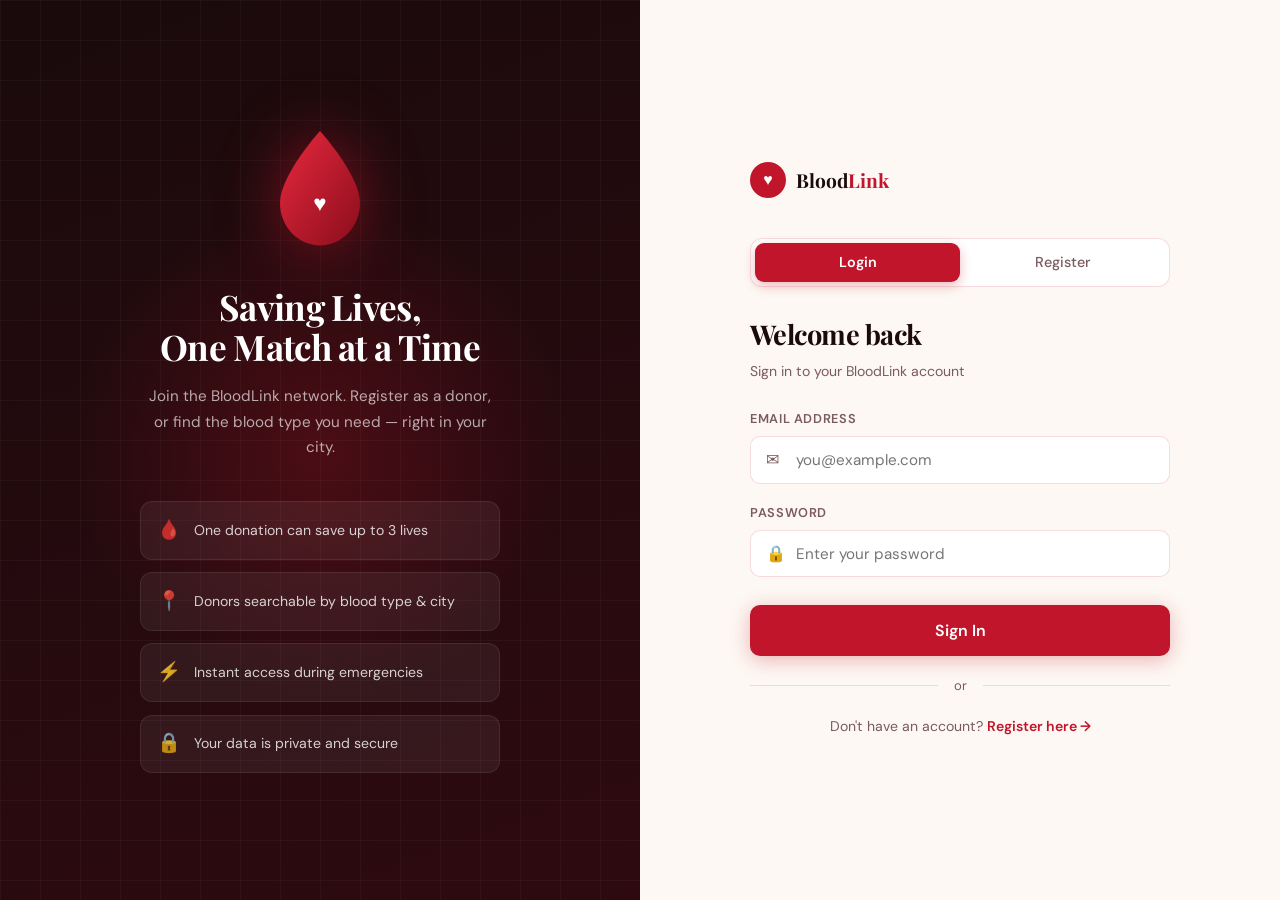
==== src/main/webapp/auth.html @ d8c2a19d "Initial commit" ====
<!DOCTYPE html>
<html lang="en">
<head>
  <meta charset="UTF-8">
  <meta name="viewport" content="width=device-width, initial-scale=1.0">
  <title>BloodLink — Sign In / Register</title>
  <link rel="stylesheet" href="style.css">
  <link rel="stylesheet" href="form.css">
</head>
<body>

  <div class="auth-page">

    <!-- ─── LEFT PANEL ─────────────────────────────── -->
    <div class="auth-panel">
      <div class="auth-panel-grid"></div>
      <div class="auth-panel-content">
        <svg class="auth-drop" viewBox="0 0 120 150" xmlns="http://www.w3.org/2000/svg">
          <defs>
            <linearGradient id="panelDropGrad" x1="0%" y1="0%" x2="100%" y2="100%">
              <stop offset="0%" style="stop-color:#E8293E"/>
              <stop offset="100%" style="stop-color:#8B0D1C"/>
            </linearGradient>
          </defs>
          <path d="M60 5 C60 5, 10 60, 10 95 C10 125, 33 148, 60 148 C87 148, 110 125, 110 95 C110 60, 60 5, 60 5Z"
            fill="url(#panelDropGrad)"/>
          <text x="60" y="105" text-anchor="middle"
            font-family="'Playfair Display', serif" font-size="28" font-weight="700"
            fill="white">♥</text>
        </svg>

        <h2>Saving Lives,<br>One Match at a Time</h2>
        <p>
          Join the BloodLink network. Register as a donor, or find the blood type
          you need — right in your city.
        </p>

        <div class="auth-facts">
          <div class="auth-fact">
            <span class="auth-fact-icon">🩸</span>
            One donation can save up to 3 lives
          </div>
          <div class="auth-fact">
            <span class="auth-fact-icon">📍</span>
            Donors searchable by blood type & city
          </div>
          <div class="auth-fact">
            <span class="auth-fact-icon">⚡</span>
            Instant access during emergencies
          </div>
          <div class="auth-fact">
            <span class="auth-fact-icon">🔒</span>
            Your data is private and secure
          </div>
        </div>
      </div>
    </div>

    <!-- ─── RIGHT FORM SIDE ────────────────────────── -->
    <div class="auth-form-side">
      <div class="auth-form-container">

        <a href="index.html" class="auth-logo">
          <div class="auth-logo-icon">♥</div>
          <span class="auth-logo-text">Blood<span>Link</span></span>
        </a>

        <!-- Tab Toggle -->
        <div class="auth-tabs">
          <button class="auth-tab active" id="tab-login" onclick="switchTab('login')">Login</button>
          <button class="auth-tab" id="tab-register" onclick="switchTab('register')">Register</button>
        </div>

        <!-- ── LOGIN FORM ──────────────────────────── -->
        <form class="auth-form active" id="form-login" onsubmit="handleLogin(event)">
          <h3>Welcome back</h3>
          <p class="sub">Sign in to your BloodLink account</p>

          <div class="form-field">
            <label>Email Address</label>
            <div class="input-wrap">
              <span class="input-icon">✉</span>
              <input type="email" id="login-email" placeholder="you@example.com" autocomplete="email">
            </div>
            <span class="field-error" id="login-email-err">Please enter a valid email.</span>
          </div>

          <div class="form-field">
            <label>Password</label>
            <div class="input-wrap">
              <span class="input-icon">🔒</span>
              <input type="password" id="login-pass" placeholder="Enter your password" autocomplete="current-password">
            </div>
            <span class="field-error" id="login-pass-err">Password must be at least 6 characters.</span>
          </div>

          <button type="submit" class="btn-auth" id="login-btn">Sign In</button>

          <div class="form-divider">or</div>

          <p style="text-align:center; font-size:0.88rem; color:var(--text-muted);">
            Don't have an account?
            <a href="#" onclick="switchTab('register')" style="color:var(--red); font-weight:600; text-decoration:none;">Register here →</a>
          </p>
        </form>

        <!-- ── REGISTER FORM ───────────────────────── -->
        <form class="auth-form" id="form-register" onsubmit="handleRegister(event)">
          <h3>Create Account</h3>
          <p class="sub">Join BloodLink as a donor or user</p>

          <!-- Users Table: name, email, password -->
          <div class="form-field">
            <label>Full Name</label>
            <div class="input-wrap">
              <span class="input-icon">👤</span>
              <input type="text" id="reg-name" placeholder="Your full name" autocomplete="name">
            </div>
            <span class="field-error" id="reg-name-err">Name is required.</span>
          </div>

          <div class="form-field">
            <label>Email Address</label>
            <div class="input-wrap">
              <span class="input-icon">✉</span>
              <input type="email" id="reg-email" placeholder="you@example.com" autocomplete="email">
            </div>
            <span class="field-error" id="reg-email-err">Please enter a valid email.</span>
          </div>

          <div class="form-field">
            <label>Password</label>
            <div class="input-wrap">
              <span class="input-icon">🔒</span>
              <input type="password" id="reg-pass" placeholder="Min. 6 characters" autocomplete="new-password">
            </div>
            <span class="field-error" id="reg-pass-err">Password must be at least 6 characters.</span>
          </div>

          <div class="form-field">
            <label>Confirm Password</label>
            <div class="input-wrap">
              <span class="input-icon">🔒</span>
              <input type="password" id="reg-pass2" placeholder="Repeat password" autocomplete="new-password">
            </div>
            <span class="field-error" id="reg-pass2-err">Passwords do not match.</span>
          </div>

          <!-- Donor Table: blood_group, city, contact (optional toggle) -->
          <div class="donor-toggle-wrap">
            <input type="checkbox" class="toggle-input" id="donor-check">
            <label for="donor-check" class="donor-toggle">
              <div class="toggle-switch"></div>
              <div>
                <div class="toggle-label">🩸 Register as Blood Donor</div>
                <div class="toggle-desc">Add your blood type & location to help others find you</div>
              </div>
            </label>

            <!-- Donor extra fields (blood_group, city, contact) -->
            <div class="donor-extra-fields" id="donor-fields">
              <div class="form-row">
                <div class="form-field">
                  <label>Blood Group</label>
                  <div class="input-wrap">
                    <span class="input-icon">🩸</span>
                    <select id="donor-blood" style="padding-left:2.8rem;">
                      <option value="">Select type</option>
                      <option>A+</option>
                      <option>A-</option>
                      <option>B+</option>
                      <option>B-</option>
                      <option>AB+</option>
                      <option>AB-</option>
                      <option>O+</option>
                      <option>O-</option>
                    </select>
                  </div>
                  <span class="field-error" id="donor-blood-err">Please select blood group.</span>
                </div>

                <div class="form-field">
                  <label>City</label>
                  <div class="input-wrap">
                    <span class="input-icon">📍</span>
                    <input type="text" id="donor-city" placeholder="Your city">
                  </div>
                  <span class="field-error" id="donor-city-err">City is required.</span>
                </div>
              </div>

              <div class="form-field">
                <label>Contact Number</label>
                <div class="input-wrap">
                  <span class="input-icon">📞</span>
                  <input type="tel" id="donor-contact" placeholder="+91 00000 00000">
                </div>
                <span class="field-error" id="donor-contact-err">Please enter a contact number.</span>
              </div>
            </div>
          </div>

          <button type="submit" class="btn-auth" id="reg-btn">Create Account</button>

          <p style="text-align:center; font-size:0.88rem; color:var(--text-muted);">
            Already registered?
            <a href="#" onclick="switchTab('login')" style="color:var(--red); font-weight:600; text-decoration:none;">Sign in →</a>
          </p>
        </form>

        <!-- ── SUCCESS STATE ───────────────────────── -->
        <div class="auth-success" id="auth-success">
          <div class="success-icon">✅</div>
          <h3 id="success-title">You're in!</h3>
          <p id="success-msg">Welcome to BloodLink. You can now find or connect with blood donors.</p>
          <a href="search.html" class="btn-auth" style="display:inline-block; text-align:center; text-decoration:none; margin-top:0.5rem;">
            Search Donors →
          </a>
        </div>

      </div>
    </div>
  </div>

  <!-- Toast -->
  <div class="toast" id="toast"></div>

  <script>
    // ─── TAB SWITCH ─────────────────────────────────
    function switchTab(tab) {
      const isLogin = tab === 'login';
      document.getElementById('tab-login').classList.toggle('active', isLogin);
      document.getElementById('tab-register').classList.toggle('active', !isLogin);
      document.getElementById('form-login').classList.toggle('active', isLogin);
      document.getElementById('form-register').classList.toggle('active', !isLogin);
      document.getElementById('auth-success').classList.remove('show');
    }

    // ─── DONOR TOGGLE ───────────────────────────────
    const donorCheck = document.getElementById('donor-check');
    donorCheck.addEventListener('change', () => {
      document.getElementById('donor-fields').classList.toggle('show', donorCheck.checked);
    });

    // ─── VALIDATION HELPERS ──────────────────────────
    function showErr(id, msg) {
      const el = document.getElementById(id);
      el.textContent = msg;
      el.classList.add('show');
      el.previousElementSibling?.querySelector('input, select')?.classList.add('error');
    }

    function clearErr(id) {
      const el = document.getElementById(id);
      el.classList.remove('show');
    }

    function val(id) { return document.getElementById(id).value.trim(); }

    // ─── LOGIN ──────────────────────────────────────
    function handleLogin(e) {
      e.preventDefault();
      let valid = true;

      clearErr('login-email-err'); clearErr('login-pass-err');

      const email = val('login-email');
      const pass  = val('login-pass');

      if (!email || !email.includes('@')) { showErr('login-email-err', 'Enter a valid email.'); valid = false; }
      if (pass.length < 6)                { showErr('login-pass-err', 'Password must be ≥ 6 chars.'); valid = false; }

      if (!valid) return;

      // Simulate login (frontend demo — no backend)
      const users = JSON.parse(localStorage.getItem('bl_users') || '[]');
      const found = users.find(u => u.email === email && u.password === pass);

      if (!found) {
        showToast('Invalid email or password.', 'error');
        return;
      }

      localStorage.setItem('bl_current_user', JSON.stringify(found));
      showSuccess(`Welcome back, ${found.name}!`, 'You are now signed in to BloodLink.');
    }

    // ─── REGISTER ───────────────────────────────────
    function handleRegister(e) {
      e.preventDefault();
      let valid = true;

      ['reg-name-err','reg-email-err','reg-pass-err','reg-pass2-err',
       'donor-blood-err','donor-city-err','donor-contact-err'].forEach(clearErr);

      const name  = val('reg-name');
      const email = val('reg-email');
      const pass  = val('reg-pass');
      const pass2 = val('reg-pass2');
      const isDonor = donorCheck.checked;

      if (!name)                       { showErr('reg-name-err', 'Name is required.');              valid = false; }
      if (!email || !email.includes('@')){ showErr('reg-email-err', 'Enter a valid email.');         valid = false; }
      if (pass.length < 6)             { showErr('reg-pass-err', 'Password must be ≥ 6 chars.');    valid = false; }
      if (pass !== pass2)              { showErr('reg-pass2-err', 'Passwords do not match.');        valid = false; }

      let bloodGroup = '', city = '', contact = '';
      if (isDonor) {
        bloodGroup = val('donor-blood');
        city       = val('donor-city');
        contact    = val('donor-contact');
        if (!bloodGroup) { showErr('donor-blood-err', 'Select a blood group.'); valid = false; }
        if (!city)       { showErr('donor-city-err', 'City is required.');      valid = false; }
        if (!contact)    { showErr('donor-contact-err', 'Contact is required.');valid = false; }
      }

      if (!valid) return;

      // Persist to localStorage (simulates Users + Donors tables)
      const users  = JSON.parse(localStorage.getItem('bl_users')  || '[]');
      const donors = JSON.parse(localStorage.getItem('bl_donors') || '[]');

      if (users.find(u => u.email === email)) {
        showErr('reg-email-err', 'Email already registered.');
        return;
      }

      const userId = Date.now();
      const newUser = { user_id: userId, name, email, password: pass };
      users.push(newUser);
      localStorage.setItem('bl_users', JSON.stringify(users));

      if (isDonor) {
        const donorId = userId + 1;
        donors.push({ donor_id: donorId, user_id: userId, blood_group: bloodGroup, city, contact, name });
        localStorage.setItem('bl_donors', JSON.stringify(donors));
      }

      localStorage.setItem('bl_current_user', JSON.stringify(newUser));
      showSuccess('Account Created!', isDonor
        ? `You are now registered as a ${bloodGroup} donor in ${city}.`
        : 'Welcome to BloodLink. You can now search for donors.');
    }

    // ─── SUCCESS STATE ──────────────────────────────
    function showSuccess(title, msg) {
      document.getElementById('form-login').classList.remove('active');
      document.getElementById('form-register').classList.remove('active');
      document.getElementById('success-title').textContent = title;
      document.getElementById('success-msg').textContent = msg;
      document.getElementById('auth-success').classList.add('show');
    }

    // ─── TOAST ──────────────────────────────────────
    function showToast(msg, type = 'success') {
      const t = document.getElementById('toast');
      t.textContent = msg;
      t.className = `toast ${type} show`;
      setTimeout(() => t.classList.remove('show'), 3500);
    }

    // ─── URL PARAM: open register tab ───────────────
    if (new URLSearchParams(location.search).get('tab') === 'register') {
      switchTab('register');
    }
  </script>
</body>
</html>
---- src/main/webapp/style.css ----
@import url('https://fonts.googleapis.com/css2?family=Playfair+Display:wght@700;900&family=DM+Sans:wght@300;400;500;600&display=swap');

:root {
  --red: #C0152A;
  --red-dark: #8B0D1C;
  --red-light: #E8293E;
  --cream: #FDF8F3;
  --warm-gray: #F2EDE8;
  --dark: #1A0A0C;
  --mid: #3D1A20;
  --text: #2C1215;
  --text-muted: #7A5A5E;
  --white: #FFFFFF;
  --border: rgba(192, 21, 42, 0.15);
  --shadow: 0 8px 40px rgba(192, 21, 42, 0.12);
  --shadow-lg: 0 20px 80px rgba(192, 21, 42, 0.2);
}

*, *::before, *::after {
  box-sizing: border-box;
  margin: 0;
  padding: 0;
}

html {
  scroll-behavior: smooth;
}

body {
  font-family: 'DM Sans', sans-serif;
  background-color: var(--cream);
  color: var(--text);
  line-height: 1.6;
  overflow-x: hidden;
}

/* ─── NAV ─────────────────────────────────────────── */
nav {
  position: fixed;
  top: 0; left: 0; right: 0;
  z-index: 100;
  display: flex;
  align-items: center;
  justify-content: space-between;
  padding: 1.2rem 6%;
  background: rgba(253, 248, 243, 0.92);
  backdrop-filter: blur(16px);
  border-bottom: 1px solid var(--border);
  transition: box-shadow 0.3s;
}

nav.scrolled {
  box-shadow: var(--shadow);
}

.nav-logo {
  display: flex;
  align-items: center;
  gap: 0.6rem;
  text-decoration: none;
}

.nav-logo-icon {
  width: 38px;
  height: 38px;
  background: var(--red);
  border-radius: 50%;
  display: flex;
  align-items: center;
  justify-content: center;
  font-size: 1.1rem;
  color: white;
  flex-shrink: 0;
}

.nav-logo-text {
  font-family: 'Playfair Display', serif;
  font-size: 1.3rem;
  font-weight: 700;
  color: var(--dark);
  letter-spacing: -0.02em;
}

.nav-logo-text span {
  color: var(--red);
}

.nav-links {
  display: flex;
  align-items: center;
  gap: 2rem;
  list-style: none;
}

.nav-links a {
  text-decoration: none;
  color: var(--text-muted);
  font-weight: 500;
  font-size: 0.95rem;
  transition: color 0.2s;
  letter-spacing: 0.01em;
}

.nav-links a:hover, .nav-links a.active {
  color: var(--red);
}

.nav-cta {
  background: var(--red) !important;
  color: white !important;
  padding: 0.55rem 1.4rem;
  border-radius: 50px;
  font-weight: 600 !important;
  transition: background 0.2s, transform 0.2s !important;
}

.nav-cta:hover {
  background: var(--red-dark) !important;
  transform: translateY(-1px);
}

/* ─── BUTTONS ─────────────────────────────────────── */
.btn {
  display: inline-flex;
  align-items: center;
  gap: 0.5rem;
  padding: 0.8rem 2rem;
  border-radius: 50px;
  font-family: 'DM Sans', sans-serif;
  font-weight: 600;
  font-size: 0.95rem;
  cursor: pointer;
  border: none;
  text-decoration: none;
  transition: all 0.25s;
  letter-spacing: 0.01em;
}

.btn-primary {
  background: var(--red);
  color: white;
  box-shadow: 0 4px 20px rgba(192, 21, 42, 0.35);
}

.btn-primary:hover {
  background: var(--red-dark);
  transform: translateY(-2px);
  box-shadow: 0 8px 30px rgba(192, 21, 42, 0.4);
}

.btn-outline {
  background: transparent;
  color: var(--red);
  border: 2px solid var(--red);
}

.btn-outline:hover {
  background: var(--red);
  color: white;
  transform: translateY(-2px);
}

.btn-white {
  background: white;
  color: var(--red);
  box-shadow: 0 4px 20px rgba(0,0,0,0.1);
}

.btn-white:hover {
  transform: translateY(-2px);
  box-shadow: 0 8px 30px rgba(0,0,0,0.15);
}

/* ─── SECTION LAYOUT ──────────────────────────────── */
section {
  padding: 6rem 6%;
}

.section-label {
  display: inline-flex;
  align-items: center;
  gap: 0.5rem;
  font-size: 0.78rem;
  font-weight: 600;
  letter-spacing: 0.12em;
  text-transform: uppercase;
  color: var(--red);
  margin-bottom: 1rem;
}

.section-label::before {
  content: '';
  width: 24px;
  height: 2px;
  background: var(--red);
}

h1, h2, h3 {
  font-family: 'Playfair Display', serif;
  line-height: 1.15;
  letter-spacing: -0.02em;
}

/* ─── HERO ────────────────────────────────────────── */
.hero {
  min-height: 100vh;
  display: grid;
  grid-template-columns: 1fr 1fr;
  align-items: center;
  padding-top: 6rem;
  position: relative;
  overflow: hidden;
}

.hero-bg {
  position: absolute;
  inset: 0;
  background: radial-gradient(ellipse at 70% 50%, rgba(192,21,42,0.06) 0%, transparent 65%);
  pointer-events: none;
}

.hero-bg-dots {
  position: absolute;
  top: 0; right: 0;
  width: 50%;
  height: 100%;
  background-image: radial-gradient(circle, rgba(192,21,42,0.12) 1px, transparent 1px);
  background-size: 28px 28px;
  pointer-events: none;
}

.hero-content {
  padding: 3rem 6%;
  animation: heroFadeIn 0.9s ease both;
}

@keyframes heroFadeIn {
  from { opacity: 0; transform: translateY(30px); }
  to { opacity: 1; transform: translateY(0); }
}

.hero-eyebrow {
  display: inline-flex;
  align-items: center;
  gap: 0.5rem;
  background: rgba(192,21,42,0.08);
  border: 1px solid var(--border);
  padding: 0.4rem 1rem;
  border-radius: 50px;
  font-size: 0.82rem;
  font-weight: 600;
  color: var(--red);
  letter-spacing: 0.05em;
  text-transform: uppercase;
  margin-bottom: 1.8rem;
}

.hero-pulse {
  width: 8px;
  height: 8px;
  background: var(--red);
  border-radius: 50%;
  animation: pulse 1.5s infinite;
}

@keyframes pulse {
  0%, 100% { opacity: 1; transform: scale(1); }
  50% { opacity: 0.5; transform: scale(1.4); }
}

.hero h1 {
  font-size: clamp(2.8rem, 5vw, 4.5rem);
  color: var(--dark);
  margin-bottom: 1.4rem;
}

.hero h1 em {
  font-style: normal;
  color: var(--red);
  position: relative;
}

.hero h1 em::after {
  content: '';
  position: absolute;
  bottom: 4px;
  left: 0; right: 0;
  height: 3px;
  background: var(--red);
  border-radius: 2px;
  opacity: 0.3;
}

.hero-desc {
  font-size: 1.1rem;
  color: var(--text-muted);
  max-width: 480px;
  margin-bottom: 2.5rem;
  line-height: 1.7;
}

.hero-actions {
  display: flex;
  gap: 1rem;
  flex-wrap: wrap;
}

.hero-stats {
  display: flex;
  gap: 2.5rem;
  margin-top: 3.5rem;
  padding-top: 2.5rem;
  border-top: 1px solid var(--border);
}

.stat-item strong {
  display: block;
  font-family: 'Playfair Display', serif;
  font-size: 2rem;
  color: var(--red);
  font-weight: 900;
  line-height: 1;
}

.stat-item span {
  font-size: 0.82rem;
  color: var(--text-muted);
  font-weight: 500;
  letter-spacing: 0.02em;
}

/* ─── HERO VISUAL ─────────────────────────────────── */
.hero-visual {
  display: flex;
  align-items: center;
  justify-content: center;
  padding: 3rem 6% 3rem 2rem;
  animation: heroFadeIn 0.9s 0.3s ease both;
}

.blood-drop-container {
  position: relative;
  width: 320px;
  height: 400px;
}

.blood-drop-bg {
  position: absolute;
  inset: -20px;
  background: radial-gradient(circle, rgba(192,21,42,0.1) 0%, transparent 70%);
  border-radius: 50%;
}

.blood-drop-svg {
  width: 100%;
  height: 100%;
  filter: drop-shadow(0 20px 60px rgba(192,21,42,0.3));
  animation: floatDrop 4s ease-in-out infinite;
}

@keyframes floatDrop {
  0%, 100% { transform: translateY(0); }
  50% { transform: translateY(-12px); }
}

.blood-group-badges {
  position: absolute;
  inset: 0;
}

.badge {
  position: absolute;
  background: white;
  border: 2px solid var(--border);
  border-radius: 12px;
  padding: 0.5rem 0.8rem;
  font-family: 'Playfair Display', serif;
  font-weight: 700;
  font-size: 1rem;
  color: var(--red);
  box-shadow: 0 4px 20px rgba(0,0,0,0.1);
  animation: floatBadge 3s ease-in-out infinite;
}

.badge:nth-child(1) { top: 10%; left: -10%; animation-delay: 0s; }
.badge:nth-child(2) { top: 20%; right: -5%; animation-delay: 0.5s; }
.badge:nth-child(3) { bottom: 25%; left: -12%; animation-delay: 1s; }
.badge:nth-child(4) { bottom: 15%; right: -8%; animation-delay: 1.5s; }

@keyframes floatBadge {
  0%, 100% { transform: translateY(0) rotate(-2deg); }
  50% { transform: translateY(-8px) rotate(2deg); }
}

/* ─── HOW IT WORKS ────────────────────────────────── */
.how-it-works {
  background: white;
  text-align: center;
}

.how-it-works h2 {
  font-size: clamp(2rem, 3.5vw, 3rem);
  color: var(--dark);
  margin-bottom: 0.8rem;
}

.how-subtitle {
  color: var(--text-muted);
  font-size: 1.05rem;
  margin-bottom: 4rem;
}

.steps-grid {
  display: grid;
  grid-template-columns: repeat(3, 1fr);
  gap: 2.5rem;
  max-width: 960px;
  margin: 0 auto;
  position: relative;
}

.steps-grid::before {
  content: '';
  position: absolute;
  top: 55px;
  left: calc(16.66% + 30px);
  right: calc(16.66% + 30px);
  height: 2px;
  background: linear-gradient(90deg, var(--red) 0%, var(--red) 100%);
  opacity: 0.15;
}

.step-card {
  display: flex;
  flex-direction: column;
  align-items: center;
  text-align: center;
  gap: 1rem;
}

.step-num {
  width: 64px;
  height: 64px;
  border-radius: 50%;
  background: var(--red);
  color: white;
  display: flex;
  align-items: center;
  justify-content: center;
  font-family: 'Playfair Display', serif;
  font-size: 1.4rem;
  font-weight: 700;
  box-shadow: 0 8px 25px rgba(192,21,42,0.3);
  position: relative;
  z-index: 1;
  flex-shrink: 0;
}

.step-card h3 {
  font-size: 1.2rem;
  color: var(--dark);
}

.step-card p {
  font-size: 0.9rem;
  color: var(--text-muted);
  line-height: 1.6;
}

/* ─── BLOOD GROUPS ────────────────────────────────── */
.blood-groups {
  background: var(--dark);
  color: white;
  text-align: center;
  position: relative;
  overflow: hidden;
}

.blood-groups::before {
  content: '';
  position: absolute;
  top: -100px; left: -100px; right: -100px;
  height: 300px;
  background: radial-gradient(ellipse, rgba(192,21,42,0.3) 0%, transparent 70%);
}

.blood-groups .section-label {
  color: rgba(255,255,255,0.5);
}

.blood-groups .section-label::before {
  background: rgba(255,255,255,0.3);
}

.blood-groups h2 {
  font-size: clamp(2rem, 3.5vw, 3rem);
  color: white;
  margin-bottom: 0.8rem;
}

.blood-groups p {
  color: rgba(255,255,255,0.6);
  margin-bottom: 3.5rem;
}

.bg-grid {
  display: flex;
  flex-wrap: wrap;
  gap: 1rem;
  justify-content: center;
  max-width: 700px;
  margin: 0 auto 3rem;
}

.bg-card {
  background: rgba(255,255,255,0.06);
  border: 1px solid rgba(255,255,255,0.1);
  border-radius: 16px;
  padding: 1.5rem 2rem;
  text-align: center;
  transition: all 0.3s;
  cursor: pointer;
  min-width: 130px;
}

.bg-card:hover {
  background: var(--red);
  border-color: var(--red);
  transform: translateY(-4px);
  box-shadow: 0 12px 40px rgba(192,21,42,0.4);
}

.bg-type {
  font-family: 'Playfair Display', serif;
  font-size: 2rem;
  font-weight: 700;
  color: white;
  display: block;
}

.bg-label {
  font-size: 0.78rem;
  color: rgba(255,255,255,0.5);
  text-transform: uppercase;
  letter-spacing: 0.08em;
}

/* ─── CTA BANNER ──────────────────────────────────── */
.cta-banner {
  background: linear-gradient(135deg, var(--red) 0%, var(--red-dark) 100%);
  text-align: center;
  padding: 5rem 6%;
  position: relative;
  overflow: hidden;
}

.cta-banner::before {
  content: '♥';
  position: absolute;
  font-size: 20rem;
  opacity: 0.05;
  top: 50%;
  left: 50%;
  transform: translate(-50%, -50%);
  pointer-events: none;
}

.cta-banner h2 {
  font-size: clamp(2rem, 4vw, 3.2rem);
  color: white;
  margin-bottom: 1rem;
}

.cta-banner p {
  color: rgba(255,255,255,0.8);
  font-size: 1.1rem;
  margin-bottom: 2.5rem;
  max-width: 500px;
  margin-left: auto;
  margin-right: auto;
}

/* ─── FOOTER ──────────────────────────────────────── */
footer {
  background: var(--dark);
  color: rgba(255,255,255,0.6);
  padding: 3rem 6% 2rem;
  text-align: center;
}

footer .footer-logo {
  font-family: 'Playfair Display', serif;
  font-size: 1.5rem;
  color: white;
  margin-bottom: 0.5rem;
}

footer .footer-logo span { color: var(--red); }

footer p {
  font-size: 0.88rem;
  margin-bottom: 1.5rem;
}

.footer-links {
  display: flex;
  gap: 2rem;
  justify-content: center;
  list-style: none;
  margin-bottom: 2rem;
}

.footer-links a {
  color: rgba(255,255,255,0.5);
  text-decoration: none;
  font-size: 0.88rem;
  transition: color 0.2s;
}

.footer-links a:hover { color: var(--red); }

.footer-copy {
  border-top: 1px solid rgba(255,255,255,0.08);
  padding-top: 1.5rem;
  font-size: 0.8rem;
}

/* ─── SEARCH RESULTS ──────────────────────────────── */
.donor-card {
  background: white;
  border: 1px solid var(--border);
  border-radius: 16px;
  padding: 1.5rem;
  display: flex;
  align-items: center;
  gap: 1.5rem;
  transition: all 0.3s;
  animation: cardIn 0.4s ease both;
}

@keyframes cardIn {
  from { opacity: 0; transform: translateY(16px); }
  to { opacity: 1; transform: translateY(0); }
}

.donor-card:hover {
  box-shadow: var(--shadow);
  border-color: rgba(192,21,42,0.3);
  transform: translateY(-2px);
}

.donor-avatar {
  width: 56px;
  height: 56px;
  border-radius: 50%;
  background: linear-gradient(135deg, var(--red) 0%, var(--red-dark) 100%);
  display: flex;
  align-items: center;
  justify-content: center;
  font-family: 'Playfair Display', serif;
  font-size: 1.3rem;
  font-weight: 700;
  color: white;
  flex-shrink: 0;
}

.donor-info { flex: 1; }

.donor-name {
  font-weight: 600;
  color: var(--dark);
  font-size: 1.05rem;
  margin-bottom: 0.2rem;
}

.donor-meta {
  font-size: 0.85rem;
  color: var(--text-muted);
  display: flex;
  gap: 1rem;
  flex-wrap: wrap;
}

.donor-meta span {
  display: flex;
  align-items: center;
  gap: 0.25rem;
}

.donor-blood-badge {
  background: rgba(192,21,42,0.08);
  border: 1px solid var(--border);
  color: var(--red);
  padding: 0.3rem 0.8rem;
  border-radius: 50px;
  font-family: 'Playfair Display', serif;
  font-weight: 700;
  font-size: 1rem;
  flex-shrink: 0;
}

/* ─── SEARCH PAGE ─────────────────────────────────── */
.search-hero {
  background: linear-gradient(135deg, var(--dark) 0%, var(--mid) 100%);
  padding: 8rem 6% 5rem;
  text-align: center;
  position: relative;
  overflow: hidden;
}

.search-hero::before {
  content: '';
  position: absolute;
  inset: 0;
  background: radial-gradient(ellipse at center, rgba(192,21,42,0.25) 0%, transparent 65%);
}

.search-hero h1 {
  font-size: clamp(2.2rem, 4vw, 3.5rem);
  color: white;
  margin-bottom: 1rem;
  position: relative;
}

.search-hero p {
  color: rgba(255,255,255,0.7);
  font-size: 1.05rem;
  margin-bottom: 3rem;
  position: relative;
}

.search-box {
  background: white;
  border-radius: 20px;
  padding: 2rem;
  box-shadow: var(--shadow-lg);
  max-width: 700px;
  margin: 0 auto;
  position: relative;
}

.search-row {
  display: grid;
  grid-template-columns: 1fr 1fr auto;
  gap: 1rem;
  align-items: end;
}

.field-group {
  display: flex;
  flex-direction: column;
  gap: 0.4rem;
}

.field-group label {
  font-size: 0.8rem;
  font-weight: 600;
  color: var(--text-muted);
  letter-spacing: 0.05em;
  text-transform: uppercase;
}

.field-group select,
.field-group input {
  padding: 0.75rem 1rem;
  border: 1.5px solid var(--border);
  border-radius: 10px;
  font-family: 'DM Sans', sans-serif;
  font-size: 0.95rem;
  color: var(--text);
  background: var(--cream);
  transition: border-color 0.2s, box-shadow 0.2s;
  outline: none;
  width: 100%;
}

.field-group select:focus,
.field-group input:focus {
  border-color: var(--red);
  box-shadow: 0 0 0 3px rgba(192,21,42,0.1);
}

/* ─── RESULTS ─────────────────────────────────────── */
.results-section {
  padding: 3rem 6%;
  max-width: 900px;
  margin: 0 auto;
}

.results-header {
  display: flex;
  justify-content: space-between;
  align-items: center;
  margin-bottom: 1.5rem;
}

.results-count {
  font-size: 0.9rem;
  color: var(--text-muted);
}

.results-count strong { color: var(--red); }

.donors-list {
  display: flex;
  flex-direction: column;
  gap: 1rem;
}

.no-results {
  text-align: center;
  padding: 4rem 2rem;
  color: var(--text-muted);
}

.no-results .icon {
  font-size: 3rem;
  margin-bottom: 1rem;
}

/* ─── TOAST ───────────────────────────────────────── */
.toast {
  position: fixed;
  bottom: 2rem;
  right: 2rem;
  background: var(--dark);
  color: white;
  padding: 1rem 1.5rem;
  border-radius: 12px;
  font-size: 0.9rem;
  box-shadow: 0 8px 30px rgba(0,0,0,0.3);
  z-index: 1000;
  transform: translateY(100px);
  opacity: 0;
  transition: all 0.35s cubic-bezier(0.34, 1.56, 0.64, 1);
}

.toast.show {
  transform: translateY(0);
  opacity: 1;
}

.toast.success { border-left: 4px solid #27AE60; }
.toast.error   { border-left: 4px solid var(--red); }

/* ─── RESPONSIVE ──────────────────────────────────── */
@media (max-width: 900px) {
  .hero {
    grid-template-columns: 1fr;
    text-align: center;
    padding-top: 5rem;
  }

  .hero-visual { display: none; }

  .hero-desc, .hero-actions {
    margin-left: auto;
    margin-right: auto;
  }

  .hero-actions { justify-content: center; }
  .hero-stats { justify-content: center; }

  .steps-grid {
    grid-template-columns: 1fr;
  }

  .steps-grid::before { display: none; }

  .search-row {
    grid-template-columns: 1fr;
  }

  nav { padding: 1rem 5%; }

  .nav-links { display: none; }
}
---- src/main/webapp/form.css ----
@import url('https://fonts.googleapis.com/css2?family=Playfair+Display:wght@700;900&family=DM+Sans:wght@300;400;500;600&display=swap');

:root {
  --red: #C0152A;
  --red-dark: #8B0D1C;
  --cream: #FDF8F3;
  --dark: #1A0A0C;
  --text: #2C1215;
  --text-muted: #7A5A5E;
  --border: rgba(192, 21, 42, 0.15);
  --shadow: 0 8px 40px rgba(192, 21, 42, 0.12);
  --shadow-lg: 0 20px 80px rgba(192, 21, 42, 0.2);
}

/* ─── AUTH LAYOUT ─────────────────────────────────── */
.auth-page {
  min-height: 100vh;
  display: grid;
  grid-template-columns: 1fr 1fr;
}

/* ─── AUTH PANEL (LEFT) ───────────────────────────── */
.auth-panel {
  background: linear-gradient(160deg, var(--dark) 0%, #2E0A10 100%);
  display: flex;
  flex-direction: column;
  align-items: center;
  justify-content: center;
  padding: 4rem 3rem;
  position: relative;
  overflow: hidden;
}

.auth-panel::before {
  content: '';
  position: absolute;
  width: 500px;
  height: 500px;
  border-radius: 50%;
  background: radial-gradient(circle, rgba(192,21,42,0.25) 0%, transparent 70%);
  top: 50%;
  left: 50%;
  transform: translate(-50%, -50%);
}

.auth-panel-grid {
  position: absolute;
  inset: 0;
  background-image: 
    linear-gradient(rgba(255,255,255,0.03) 1px, transparent 1px),
    linear-gradient(90deg, rgba(255,255,255,0.03) 1px, transparent 1px);
  background-size: 40px 40px;
}

.auth-panel-content {
  position: relative;
  z-index: 1;
  text-align: center;
  color: white;
  max-width: 360px;
}

.auth-drop {
  width: 100px;
  height: 120px;
  margin: 0 auto 2rem;
  filter: drop-shadow(0 0 30px rgba(192,21,42,0.6));
  animation: authFloat 4s ease-in-out infinite;
}

@keyframes authFloat {
  0%, 100% { transform: translateY(0); }
  50% { transform: translateY(-10px); }
}

.auth-panel h2 {
  font-family: 'Playfair Display', serif;
  font-size: 2.2rem;
  margin-bottom: 1rem;
  letter-spacing: -0.02em;
}

.auth-panel p {
  color: rgba(255,255,255,0.65);
  font-family: 'DM Sans', sans-serif;
  font-size: 0.95rem;
  line-height: 1.7;
  margin-bottom: 2.5rem;
}

.auth-facts {
  display: flex;
  flex-direction: column;
  gap: 0.8rem;
  text-align: left;
  width: 100%;
}

.auth-fact {
  display: flex;
  align-items: center;
  gap: 0.8rem;
  background: rgba(255,255,255,0.06);
  border: 1px solid rgba(255,255,255,0.08);
  border-radius: 12px;
  padding: 0.8rem 1rem;
  font-family: 'DM Sans', sans-serif;
  color: rgba(255,255,255,0.8);
  font-size: 0.88rem;
}

.auth-fact-icon {
  font-size: 1.2rem;
  flex-shrink: 0;
}

/* ─── AUTH FORM (RIGHT) ───────────────────────────── */
.auth-form-side {
  background: var(--cream);
  display: flex;
  flex-direction: column;
  align-items: center;
  justify-content: center;
  padding: 3rem 2.5rem;
  overflow-y: auto;
}

.auth-form-container {
  width: 100%;
  max-width: 420px;
}

.auth-logo {
  display: flex;
  align-items: center;
  gap: 0.6rem;
  text-decoration: none;
  margin-bottom: 2.5rem;
}

.auth-logo-icon {
  width: 36px;
  height: 36px;
  background: var(--red);
  border-radius: 50%;
  display: flex;
  align-items: center;
  justify-content: center;
  font-size: 1rem;
  color: white;
  flex-shrink: 0;
}

.auth-logo-text {
  font-family: 'Playfair Display', serif;
  font-size: 1.2rem;
  font-weight: 700;
  color: var(--dark);
}

.auth-logo-text span { color: var(--red); }

/* ─── TAB TOGGLE ──────────────────────────────────── */
.auth-tabs {
  display: flex;
  background: white;
  border: 1.5px solid var(--border);
  border-radius: 12px;
  padding: 4px;
  margin-bottom: 2rem;
}

.auth-tab {
  flex: 1;
  padding: 0.65rem 1rem;
  border: none;
  background: transparent;
  border-radius: 9px;
  font-family: 'DM Sans', sans-serif;
  font-size: 0.9rem;
  font-weight: 500;
  color: var(--text-muted);
  cursor: pointer;
  transition: all 0.25s;
}

.auth-tab.active {
  background: var(--red);
  color: white;
  font-weight: 600;
  box-shadow: 0 4px 12px rgba(192,21,42,0.3);
}

/* ─── FORMS ───────────────────────────────────────── */
.auth-form {
  display: none;
  animation: formIn 0.35s ease;
}

.auth-form.active {
  display: flex;
  flex-direction: column;
  gap: 1.2rem;
}

@keyframes formIn {
  from { opacity: 0; transform: translateX(12px); }
  to { opacity: 1; transform: translateX(0); }
}

.auth-form h3 {
  font-family: 'Playfair Display', serif;
  font-size: 1.7rem;
  color: var(--dark);
  margin-bottom: 0.2rem;
}

.auth-form .sub {
  font-size: 0.88rem;
  color: var(--text-muted);
  margin-top: -0.8rem;
  margin-bottom: 0.5rem;
}

/* ─── FORM FIELDS ─────────────────────────────────── */
.form-field {
  display: flex;
  flex-direction: column;
  gap: 0.4rem;
}

.form-field label {
  font-size: 0.8rem;
  font-weight: 600;
  color: var(--text-muted);
  letter-spacing: 0.05em;
  text-transform: uppercase;
}

.input-wrap {
  position: relative;
}

.input-icon {
  position: absolute;
  left: 1rem;
  top: 50%;
  transform: translateY(-50%);
  color: var(--text-muted);
  font-size: 1rem;
  pointer-events: none;
}

.form-field input,
.form-field select {
  width: 100%;
  padding: 0.8rem 1rem 0.8rem 2.8rem;
  border: 1.5px solid var(--border);
  border-radius: 10px;
  font-family: 'DM Sans', sans-serif;
  font-size: 0.95rem;
  color: var(--text);
  background: white;
  transition: border-color 0.2s, box-shadow 0.2s;
  outline: none;
  -webkit-appearance: none;
  appearance: none;
}

.form-field input:focus,
.form-field select:focus {
  border-color: var(--red);
  box-shadow: 0 0 0 3px rgba(192,21,42,0.1);
}

.form-field input.error,
.form-field select.error {
  border-color: var(--red);
  background: rgba(192,21,42,0.03);
}

.field-error {
  font-size: 0.78rem;
  color: var(--red);
  font-weight: 500;
  display: none;
}

.field-error.show { display: block; }

/* ─── REGISTER DONOR SECTION ──────────────────────── */
.donor-toggle-wrap {
  background: white;
  border: 1.5px solid var(--border);
  border-radius: 12px;
  padding: 1rem 1.2rem;
}

.donor-toggle {
  display: flex;
  align-items: center;
  gap: 0.8rem;
  cursor: pointer;
  user-select: none;
}

.toggle-switch {
  width: 44px;
  height: 24px;
  background: #DDD;
  border-radius: 12px;
  position: relative;
  transition: background 0.25s;
  flex-shrink: 0;
}

.toggle-switch::after {
  content: '';
  position: absolute;
  top: 3px;
  left: 3px;
  width: 18px;
  height: 18px;
  border-radius: 50%;
  background: white;
  box-shadow: 0 2px 6px rgba(0,0,0,0.15);
  transition: transform 0.25s;
}

input[type="checkbox"].toggle-input { display: none; }

input[type="checkbox"].toggle-input:checked + .donor-toggle .toggle-switch {
  background: var(--red);
}

input[type="checkbox"].toggle-input:checked + .donor-toggle .toggle-switch::after {
  transform: translateX(20px);
}

.toggle-label {
  font-weight: 600;
  font-size: 0.9rem;
  color: var(--dark);
}

.toggle-desc {
  font-size: 0.8rem;
  color: var(--text-muted);
  margin-top: 0.2rem;
}

.donor-extra-fields {
  display: none;
  flex-direction: column;
  gap: 1rem;
  margin-top: 1rem;
  padding-top: 1rem;
  border-top: 1px solid var(--border);
  animation: formIn 0.3s ease;
}

.donor-extra-fields.show { display: flex; }

.form-row {
  display: grid;
  grid-template-columns: 1fr 1fr;
  gap: 1rem;
}

/* ─── SUBMIT ──────────────────────────────────────── */
.btn-auth {
  width: 100%;
  padding: 0.95rem;
  background: var(--red);
  color: white;
  border: none;
  border-radius: 10px;
  font-family: 'DM Sans', sans-serif;
  font-size: 1rem;
  font-weight: 600;
  cursor: pointer;
  transition: all 0.25s;
  box-shadow: 0 4px 20px rgba(192,21,42,0.3);
  position: relative;
  overflow: hidden;
  margin-top: 0.5rem;
}

.btn-auth::after {
  content: '';
  position: absolute;
  inset: 0;
  background: white;
  opacity: 0;
  transition: opacity 0.2s;
}

.btn-auth:hover {
  background: var(--red-dark);
  transform: translateY(-1px);
  box-shadow: 0 8px 30px rgba(192,21,42,0.4);
}

.btn-auth:active::after { opacity: 0.1; }

.btn-auth.loading {
  pointer-events: none;
  opacity: 0.8;
}

/* ─── DIVIDER ─────────────────────────────────────── */
.form-divider {
  display: flex;
  align-items: center;
  gap: 1rem;
  color: var(--text-muted);
  font-size: 0.82rem;
}

.form-divider::before, .form-divider::after {
  content: '';
  flex: 1;
  height: 1px;
  background: var(--border);
}

/* ─── SUCCESS STATE ───────────────────────────────── */
.auth-success {
  display: none;
  flex-direction: column;
  align-items: center;
  text-align: center;
  gap: 1rem;
  padding: 2rem 0;
  animation: formIn 0.4s ease;
}

.auth-success.show { display: flex; }

.success-icon {
  width: 64px;
  height: 64px;
  background: #E8F8EF;
  border-radius: 50%;
  display: flex;
  align-items: center;
  justify-content: center;
  font-size: 1.8rem;
}

.auth-success h3 {
  font-family: 'Playfair Display', serif;
  font-size: 1.5rem;
  color: var(--dark);
}

.auth-success p {
  font-size: 0.9rem;
  color: var(--text-muted);
  max-width: 280px;
}

/* ─── RESPONSIVE ──────────────────────────────────── */
@media (max-width: 800px) {
  .auth-page {
    grid-template-columns: 1fr;
  }

  .auth-panel {
    display: none;
  }

  .auth-form-side {
    padding: 2rem 1.5rem;
    min-height: 100vh;
  }

  .form-row {
    grid-template-columns: 1fr;
  }
}
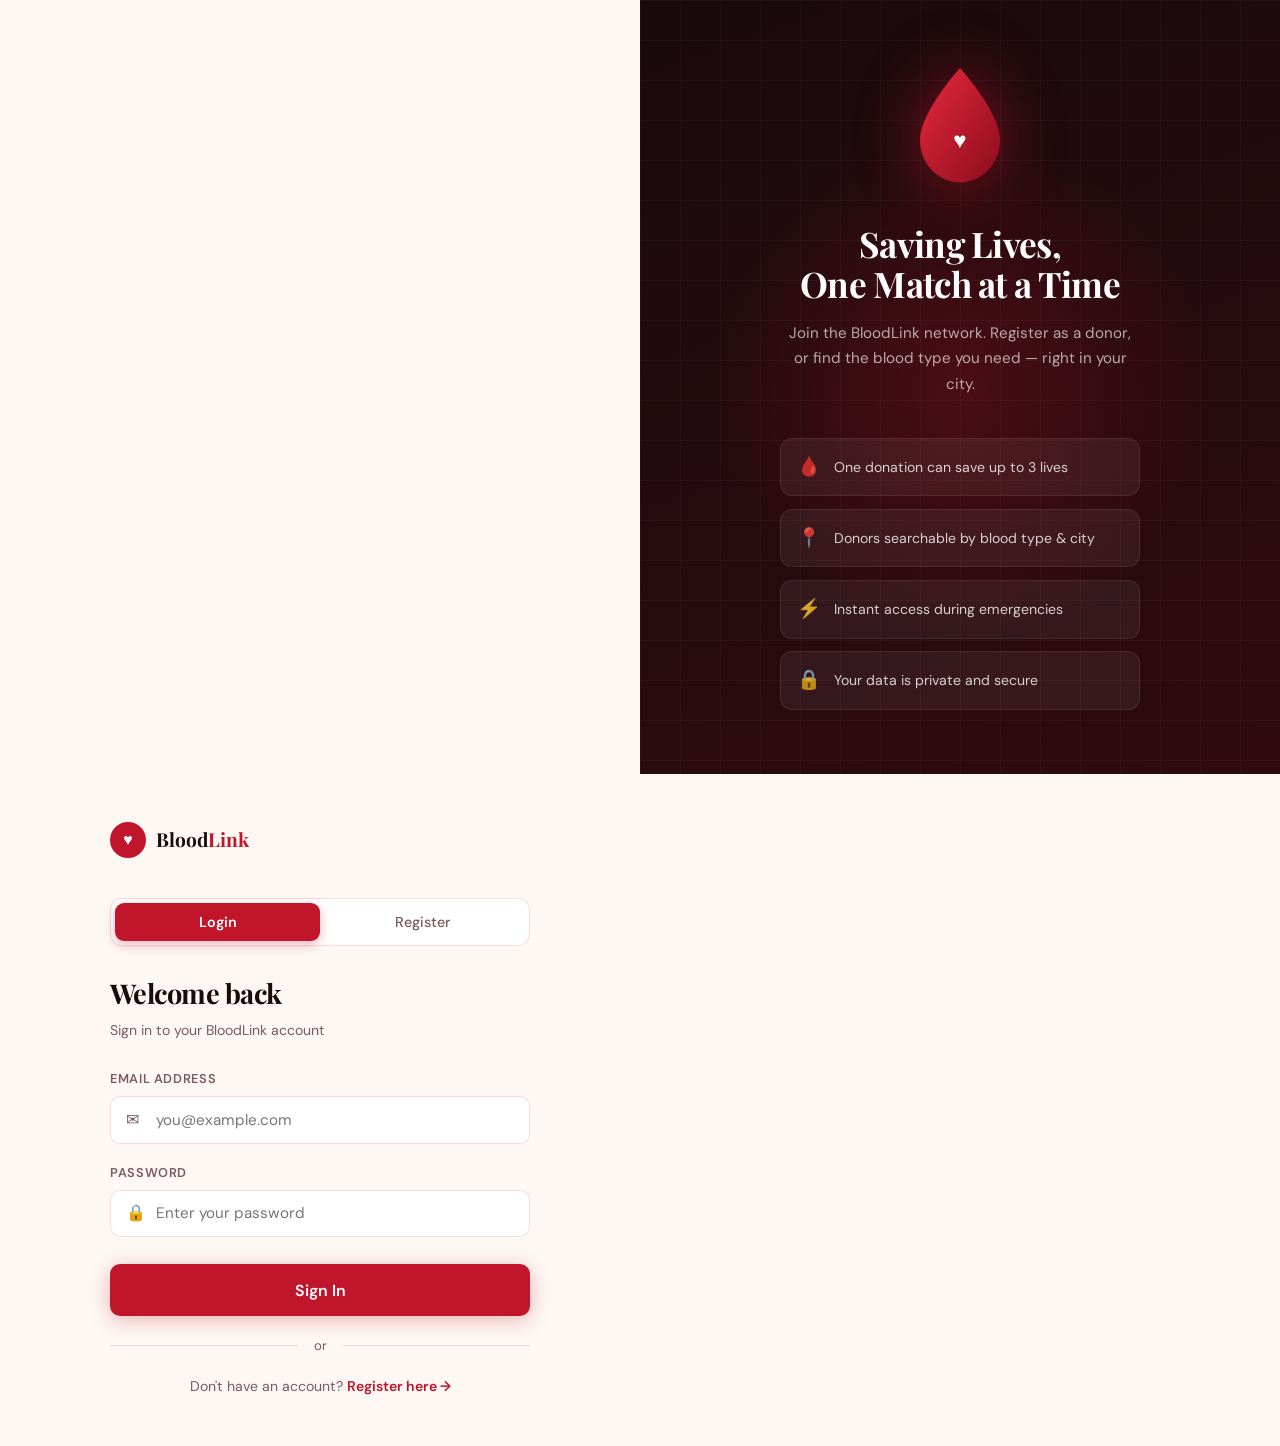
==== commit 4877c8e9: "second commit" ====
--- a/src/main/webapp/auth.html
+++ b/src/main/webapp/auth.html
@@ -10,6 +10,9 @@
 <body>
 
   <div class="auth-page">
+
+
+<div djguhdfyuhsb></div>
 
     <!-- ─── LEFT PANEL ─────────────────────────────── -->
     <div class="auth-panel">
